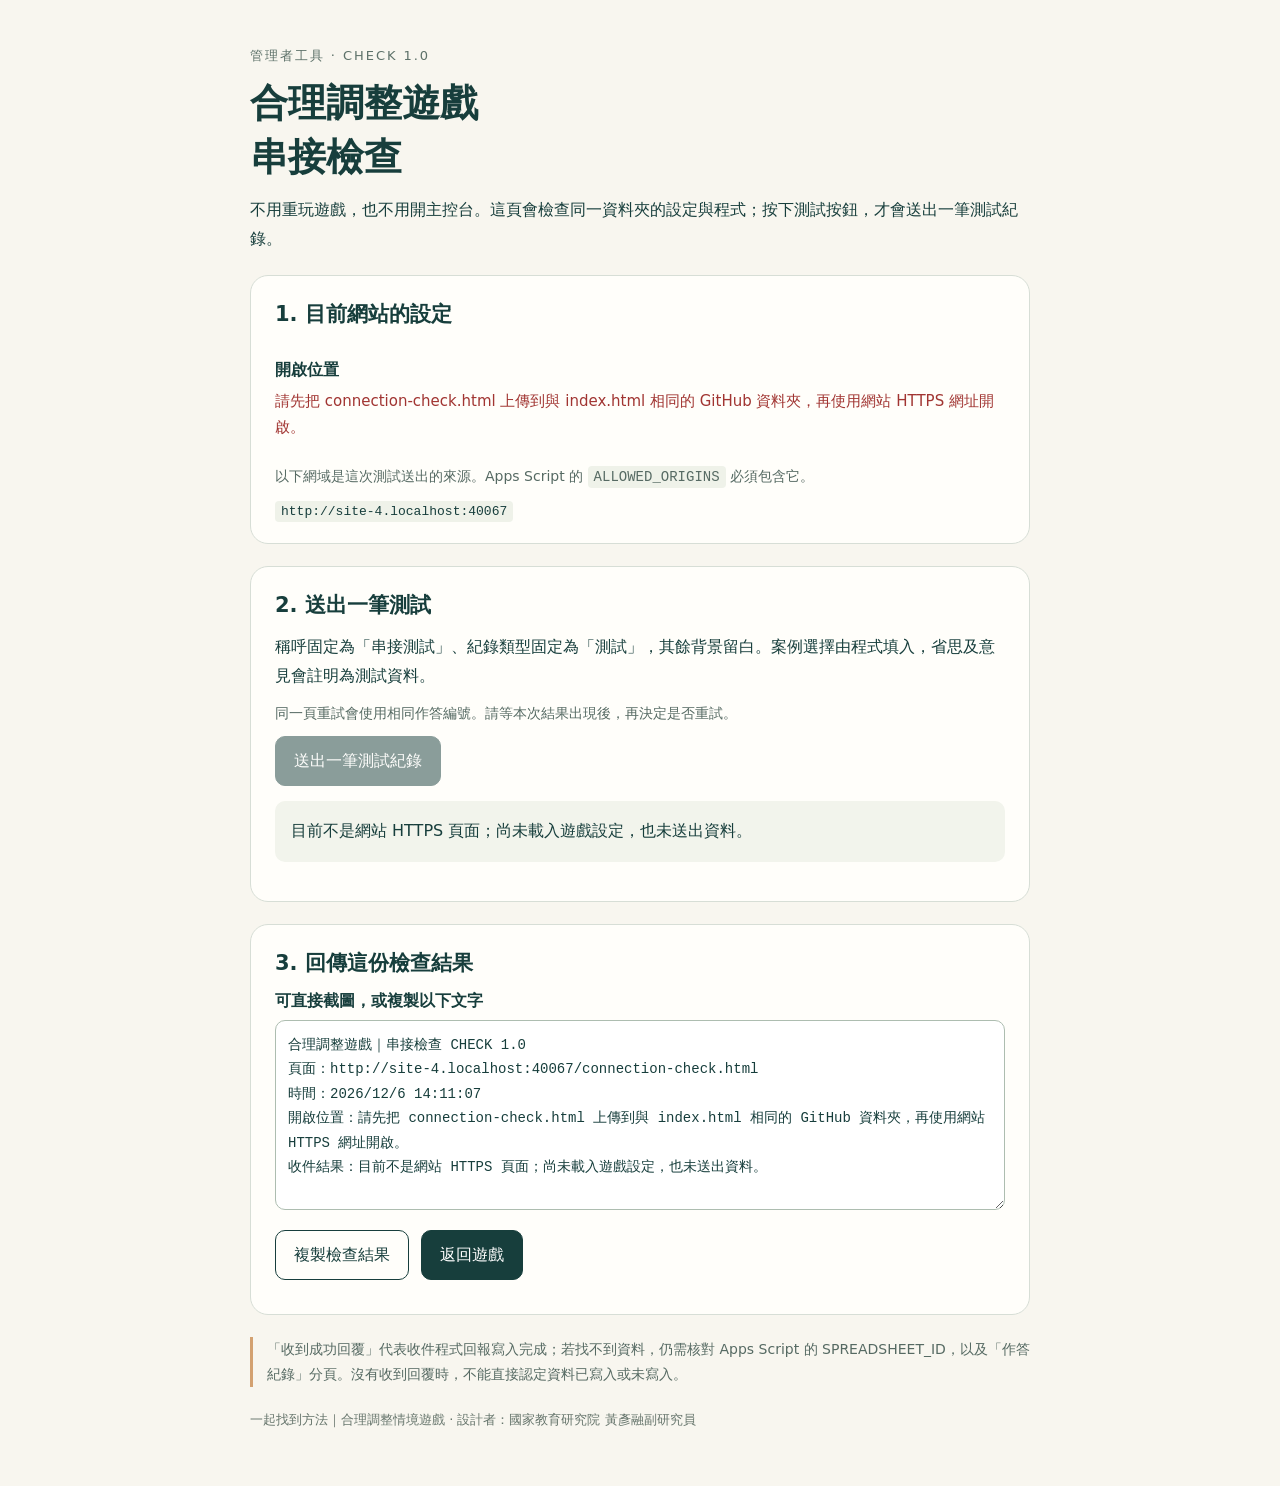
==== connection-check.html @ e9a8e85b "Add files via upload" ====
<!doctype html>
<html lang="zh-Hant">
<head>
<meta charset="utf-8">
<meta name="viewport" content="width=device-width,initial-scale=1">
<meta name="robots" content="noindex,nofollow">
<title>合理調整遊戲｜串接檢查</title>
<style>
:root{color-scheme:light;font-family:"PingFang TC","Microsoft JhengHei",system-ui,sans-serif;color:#173e3c;background:#f8f6ef}*{box-sizing:border-box}body{margin:0;padding:34px 18px}main{max-width:780px;margin:auto}h1{font-size:clamp(26px,5vw,38px);line-height:1.4;margin:8px 0 12px}h2{font-size:21px;margin:0 0 14px}p{line-height:1.8;margin:10px 0}.eyebrow{font-size:13px;letter-spacing:.15em;color:#5d7169}.panel{background:#fffefa;border:1px solid #d7ded6;border-radius:18px;padding:24px;margin:22px 0}.muted{color:#566a63;font-size:14px}dl{margin:0}.check{padding:14px 0;border-bottom:1px solid #e6e9e0}.check:last-child{border:0}.check dt{font-weight:700;line-height:1.7}.check dd{margin:4px 0 0;line-height:1.75;overflow-wrap:anywhere;white-space:pre-wrap;font-size:15px}.ok{color:#216447}.bad{color:#a13532}.warn{color:#86610c}.pending{color:#65746c}button,a.button{font:inherit;border-radius:10px;padding:12px 18px;cursor:pointer;border:1px solid #173e3c;background:#173e3c;color:#fff;text-decoration:none;display:inline-block;line-height:1.5}button:disabled{opacity:.5;cursor:not-allowed}button.secondary{color:#173e3c;background:transparent}button:focus-visible,a:focus-visible,textarea:focus-visible{outline:3px solid #bd8455;outline-offset:4px}.actions{display:flex;gap:12px;flex-wrap:wrap;margin-top:16px}.result{white-space:pre-wrap;line-height:1.8;border-radius:10px;background:#f2f4ec;padding:16px;margin:15px 0;overflow-wrap:anywhere}textarea{font:14px/1.75 ui-monospace,monospace;resize:vertical;width:100%;min-height:190px;background:#fff;border:1px solid #adbdb0;border-radius:10px;padding:12px;color:#173e3c;margin-top:8px}code{background:#eff2e9;padding:3px 6px;border-radius:4px;overflow-wrap:anywhere}label{font-weight:700}details{margin:18px 0}summary{cursor:pointer;line-height:1.7}iframe{width:100%;height:300px;border:1px solid #bccbbf;border-radius:10px;margin-top:12px;background:white}.note{padding-left:14px;border-left:3px solid #d3a171}footer{font-size:13px;color:#66756c;margin:24px 0}a{color:#225f50}[hidden]{display:none!important}@media(max-width:500px){body{padding:22px 12px}.panel{padding:18px}.actions button{width:100%}}
</style>
</head>
<body>
<main>
<p class="eyebrow">管理者工具 · CHECK 1.0</p>
<h1>合理調整遊戲<br>串接檢查</h1>
<p>不用重玩遊戲，也不用開主控台。這頁會檢查同一資料夾的設定與程式；按下測試按鈕，才會送出一筆測試紀錄。</p>
<section class="panel" aria-labelledby="settings-heading">
<h2 id="settings-heading">1. 目前網站的設定</h2>
<dl id="checks" aria-live="polite"></dl>
<p class="muted">以下網域是這次測試送出的來源。Apps Script 的 <code>ALLOWED_ORIGINS</code> 必須包含它。</p>
<code id="required-origin">尚未取得</code>
</section>
<section class="panel" aria-labelledby="send-heading">
<h2 id="send-heading">2. 送出一筆測試</h2>
<p>稱呼固定為「串接測試」、紀錄類型固定為「測試」，其餘背景留白。案例選擇由程式填入，省思及意見會註明為測試資料。</p>
<p class="muted">同一頁重試會使用相同作答編號。請等本次結果出現後，再決定是否重試。</p>
<button id="send-test" type="button" disabled>送出一筆測試紀錄</button>
<div id="result" class="result" role="status" aria-live="polite">正在檢查設定，尚未送出。</div>
<details id="reply-details" hidden><summary>查看收件頁面回覆</summary><p class="muted">這是收件端實際回覆的頁面。如果出現登入或存取限制，可一併截圖；此處不會代你登入。</p><div id="reply-frame"></div></details>
</section>
<section class="panel" aria-labelledby="report-heading">
<h2 id="report-heading">3. 回傳這份檢查結果</h2>
<label for="report">可直接截圖，或複製以下文字</label>
<textarea id="report" readonly spellcheck="false"></textarea>
<div class="actions"><button id="copy-report" class="secondary" type="button">複製檢查結果</button><a class="button" href="./index.html">返回遊戲</a></div>
<p id="copy-status" class="muted" role="status"></p>
</section>
<p class="note muted">「收到成功回覆」代表收件程式回報寫入完成；若找不到資料，仍需核對 Apps Script 的 SPREADSHEET_ID，以及「作答紀錄」分頁。沒有收到回覆時，不能直接認定資料已寫入或未寫入。</p>
<footer>一起找到方法｜合理調整情境遊戲 · 設計者：國家教育研究院 黃彥融副研究員</footer>
</main>
<script>
(function(){
'use strict';
const EXPECTED_ENDPOINT='https://script.google.com/macros/s/AKfycbynan6Tai4pIJLRRYGv8WoeBj0I8SEAI8UNLE94gZwPp1dVMBi-yujTT38PS3exo7jQ8w/exec';
const el=id=>document.getElementById(id);
const checks=new Map();
let payload=null,busy=false,confirmed=false,latest='尚未送出',testTime='',lastFrame=null;
const cacheTag=String(Date.now());
function report(){
 const lines=['合理調整遊戲｜串接檢查 CHECK 1.0','頁面：'+location.origin+location.pathname,'時間：'+new Date().toLocaleString('zh-TW',{timeZone:'Asia/Taipei',hour12:false})];
 checks.forEach(row=>lines.push(row.title+'：'+row.text));
 if(payload){lines.push('測試作答編號：'+payload.record.play_id,'測試稱呼：串接測試','測試紀錄類型：測試');}
 if(testTime)lines.push('最近送出時間（臺北）：'+testTime);
 lines.push('收件結果：'+latest);
 el('report').value=lines.join('\n');
}
function check(key,title,text,kind){
 let row=checks.get(key);
 if(!row){const box=document.createElement('div'),dt=document.createElement('dt'),dd=document.createElement('dd');box.className='check';box.append(dt,dd);el('checks').append(box);row={box,dt,dd};}
 Object.assign(row,{title,text,kind});row.dt.textContent=title;row.dd.textContent=text;row.dd.className=kind||'pending';checks.set(key,row);report();
}
function result(text){latest=text;el('result').textContent=text;report();}
function endpointValid(value){try{const u=new URL(value);return u.protocol==='https:'&&u.hostname==='script.google.com'&&/^\/macros\/s\/[\w-]+\/exec$/.test(u.pathname)&&!u.search&&!u.hash;}catch(_){return false;}}
function googleOrigin(origin){try{const u=new URL(origin);return u.protocol==='https:'&&(u.hostname==='script.google.com'||u.hostname==='script.googleusercontent.com'||/^[a-z0-9-]+-script\.googleusercontent\.com$/.test(u.hostname));}catch(_){return false;}}
function uid(){if(window.crypto&&window.crypto.randomUUID)return window.crypto.randomUUID();const a=new Uint8Array(16);window.crypto.getRandomValues(a);return Array.from(a,x=>x.toString(16).padStart(2,'0')).join('');}
function script(file){return new Promise((resolve,reject)=>{const s=document.createElement('script');let settled=false;const done=ok=>{if(settled)return;settled=true;clearTimeout(timer);ok?resolve():reject(new Error(file+' 載入失敗或逾時'));};const timer=setTimeout(()=>done(false),12000);s.src='./'+file+'?connection_check='+cacheTag;s.onload=()=>done(true);s.onerror=()=>done(false);document.head.append(s);});}
async function pageStructure(){
 const controller=new AbortController(),timer=setTimeout(()=>controller.abort(),10000);
 try{
  const r=await fetch('./index.html?connection_check='+cacheTag,{cache:'no-store',signal:controller.signal});
  if(!r.ok)throw new Error('HTTP '+r.status);
  const html=await r.text(),doc=new DOMParser().parseFromString(html,'text/html');
  const scripts=Array.from(doc.querySelectorAll('script'));
  const files=scripts.map(s=>{try{return s.src?new URL(s.getAttribute('src'),location.href).pathname.split('/').pop():'';}catch(_){return '';}});
  const required=['config.js','content.js','logic.js','game.js'];
  const missing=required.filter(f=>!files.includes(f));
  const inlineConfig=scripts.some(s=>!s.getAttribute('src')&&/window\.RA_CONFIG\s*=/.test(s.textContent));
  if(missing.length){check('page','遊戲首頁載入方式','首頁沒有引用：'+missing.join('、')+(inlineConfig?'。偵測到內嵌設定，可能上傳了單檔試玩版；旁邊的 config.js 不會自動覆蓋內嵌設定。':'。請核對上線的 index.html。'),'bad');}
  else if(inlineConfig){check('page','遊戲首頁載入方式','首頁同時引用 config.js 與內嵌設定，可能相互覆蓋，需要核對 index.html。','warn');}
  else if(required.some((f,i)=>i>0&&files.indexOf(required[i-1])>files.indexOf(f))||scripts.some(s=>required.includes(new URL(s.getAttribute('src')||'.',location.href).pathname.split('/').pop())&&s.hasAttribute('async'))){check('page','遊戲首頁載入方式','四個程式檔都存在，但載入順序或 async 設定需要檢查。','warn');}
  else check('page','遊戲首頁載入方式','首頁依序引用 config.js、content.js、logic.js、game.js。','ok');
 }catch(error){check('page','遊戲首頁載入方式','未能讀取首頁：'+error.message+'。仍可單獨測試收件。','warn');}
 finally{clearTimeout(timer);}
}
function makeTestPayload(){
 const D=window.RA_DATA,L=window.RA_LOGIC;
 const state={id:uid(),profile:L.cleanProfile({nickname:'串接測試'}),intro:Object.fromEntries(D.students.map(s=>[s.id,D.introOptions[0].id])),answers:Object.fromEntries(L.questions.map(q=>[q.id,q.options[0].id])),revealed:Object.fromEntries(L.questions.map(q=>[q.id,true])),hints:Object.fromEntries(D.cases.map(c=>[c.id,[]])),reflections:{reflection_self:'系統串接測試，非教師省思。',feedback:'系統串接測試，非教師意見；請在整理正式資料時排除此列。'},completedAt:new Date().toISOString(),batch:'網站串接檢查'};
 return L.payload(state,{recordType:'測試'});
}
async function initialize(){
 el('required-origin').textContent=location.origin;
 if(location.protocol!=='https:'){
  check('origin','開啟位置','請先把 connection-check.html 上傳到與 index.html 相同的 GitHub 資料夾，再使用網站 HTTPS 網址開啟。','bad');
  result('目前不是網站 HTTPS 頁面；尚未載入遊戲設定，也未送出資料。');return;
 }
 check('origin','開啟位置',location.origin+'（請與 ALLOWED_ORIGINS 核對）','ok');
 const structure=pageStructure();
 try{
  check('config','設定檔','正在載入 config.js…','pending');
  await script('config.js');
  const C=window.RA_CONFIG;
  if(!C||typeof C!=='object')throw new Error('config.js 沒有提供 window.RA_CONFIG。請使用這版遊戲附的設定檔。');
  check('config','設定檔','已載入 window.RA_CONFIG。遊戲設定的紀錄類型：'+String(C.recordType||'未指定')+'；本頁固定使用「測試」。','ok');
  if(!endpointValid(C.endpoint)){
   check('endpoint','收件網址',C.endpoint?'網址格式不符，須為 https://script.google.com/macros/s/部署ID/exec。':'收件網址為空白；這份設定會讓遊戲維持體驗模式。','bad');
   throw new Error('收件網址尚未就緒。');
  }
  check('endpoint','收件網址',C.endpoint+(C.endpoint===EXPECTED_ENDPOINT?'\n與本次提供的部署網址一致。':'\n與先前提供的部署網址不同，請確認是否已更換部署。'),C.endpoint===EXPECTED_ENDPOINT?'ok':'warn');
  check('logic','遊戲資料','正在載入 content.js 與 logic.js…','pending');
  await script('content.js');await script('logic.js');
  if(!window.RA_DATA||!window.RA_LOGIC)throw new Error('遊戲資料或邏輯未正確載入。');
  payload=makeTestPayload();
  if(Object.keys(payload.record).length!==36)throw new Error('資料欄位數不是預期的 36 欄。');
  check('logic','遊戲資料','版本 '+window.RA_DATA.version+'；已準備 36 欄測試資料。','ok');
  el('send-test').disabled=false;
  result('設定已載入，尚未送出。請按「送出一筆測試紀錄」，等候收件結果。');
 }catch(error){check('ready','準備狀態',String(error.message),'bad');result('尚未送出。請把上方檢查結果截圖或複製回傳。');}
 await structure;report();
}
function send(){
 if(busy||confirmed||!payload)return;
 busy=true;el('send-test').disabled=true;el('send-test').textContent='正在等候收件回覆…';
 el('reply-details').hidden=true;el('reply-details').open=false;
 if(lastFrame){lastFrame.remove();lastFrame=null;}
 const nonce=uid(),frame=document.createElement('iframe'),form=document.createElement('form');
 frame.name='ra-check-'+nonce;frame.title='本次測試的收件端回覆';lastFrame=frame;el('reply-frame').append(frame);
 form.method='POST';form.action=window.RA_CONFIG.endpoint;form.target=frame.name;form.hidden=true;form.acceptCharset='UTF-8';
 const values={payload:JSON.stringify(payload),nonce:nonce,reply_origin:location.origin};
 Object.keys(values).forEach(key=>{const input=document.createElement('input');input.type='hidden';input.name=key;input.value=values[key];form.append(input);});document.body.append(form);
 const timeout=Math.min(60000,Math.max(15000,Number(window.RA_CONFIG.requestTimeoutMs)||25000));
 let ended=false;
 function finish(kind){
  if(ended)return;ended=true;clearTimeout(timer);window.removeEventListener('message',received);form.remove();busy=false;
  if(kind==='success'){
   confirmed=true;el('send-test').disabled=true;el('send-test').textContent='已收到成功回覆';frame.remove();lastFrame=null;
   result('已收到成功回覆：收件程式回報測試紀錄已寫入。\n請到「作答紀錄」分頁，查找稱呼「串接測試」、紀錄類型「測試」。\n作答編號：'+payload.record.play_id+'\n若遊戲本身仍收不到資料，請將本頁與遊戲結果頁的訊息一併回傳。');
  }else{
   el('send-test').disabled=false;el('send-test').textContent='使用相同編號重試';el('reply-details').hidden=false;
   if(kind==='rejected')result('收件端已回覆，但回報未完成寫入。\n請在 Apps Script「執行項目」查看這次 doPost 的詳細紀錄，再回傳錯誤文字。');
   else if(kind==='submit')result('瀏覽器未能完成表單送出。\n請回傳這份檢查結果；不能據此判定試算表是否已收到資料。');
   else result('等待 '+Math.round(timeout/1000)+' 秒後，仍未取得有效的收件確認。\n這不代表一定沒有寫入。請先查試算表與 Apps Script 的 doPost 紀錄。\n也可展開下方「查看收件頁面回覆」，確認是否出現存取或登入提示。');
  }
 }
 function received(event){const d=event.data;if(!googleOrigin(event.origin)||!d||d.type!=='ra-game-receipt'||d.id!==payload.record.play_id||d.nonce!==nonce)return;finish(d.ok===true?'success':'rejected');}
 const timer=setTimeout(()=>finish('timeout'),timeout);
 window.addEventListener('message',received);
 testTime=new Date().toLocaleString('zh-TW',{timeZone:'Asia/Taipei',hour12:false});result('正在送出測試紀錄，最多等候 '+Math.round(timeout/1000)+' 秒。\n作答編號：'+payload.record.play_id);
 try{form.submit();}catch(_){finish('submit');}
}
el('send-test').addEventListener('click',send);
el('copy-report').addEventListener('click',async()=>{
 try{await navigator.clipboard.writeText(el('report').value);el('copy-status').textContent='已複製，可直接貼回對話。';}
 catch(_){el('report').focus();el('report').select();el('copy-status').textContent='已選取檢查結果，請使用複製功能，或直接截圖。';}
});
initialize();
})();
</script>
</body>
</html>
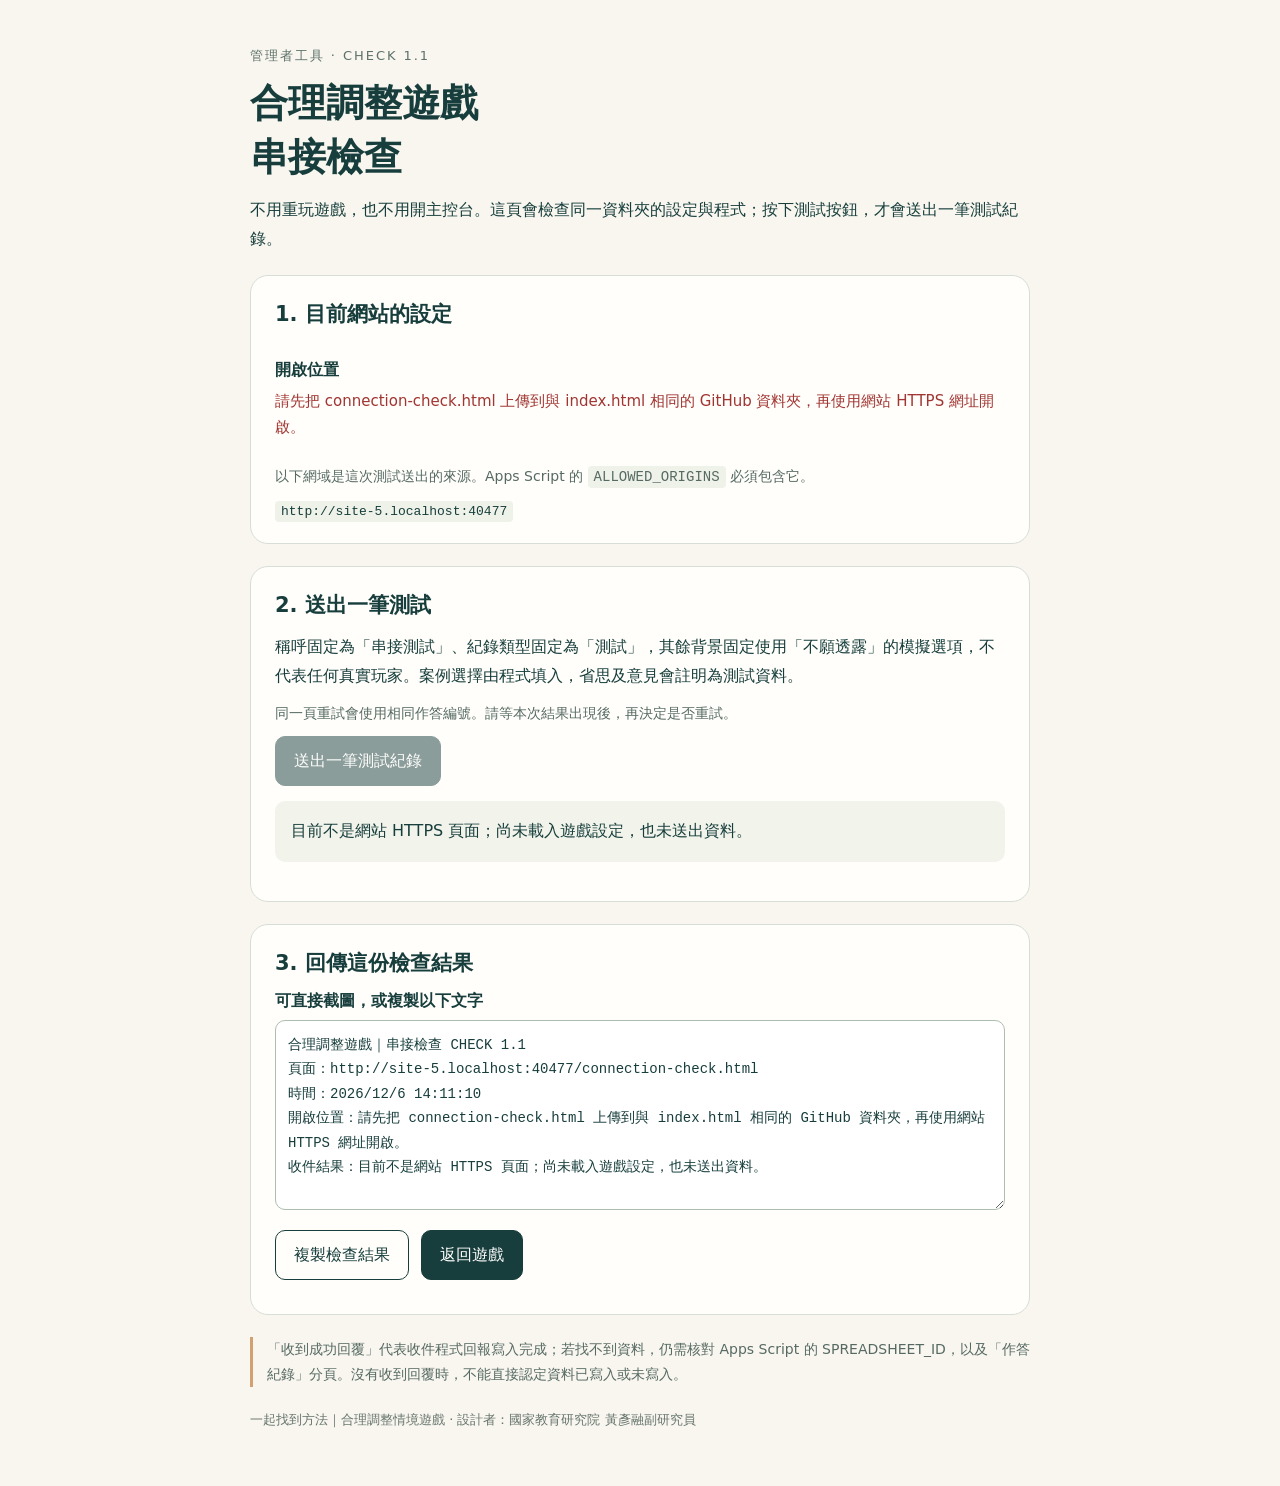
==== commit 3589ba1a: "Add files via upload" ====
--- a/connection-check.html
+++ b/connection-check.html
@@ -11,7 +11,7 @@
 </head>
 <body>
 <main>
-<p class="eyebrow">管理者工具 · CHECK 1.0</p>
+<p class="eyebrow">管理者工具 · CHECK 1.1</p>
 <h1>合理調整遊戲<br>串接檢查</h1>
 <p>不用重玩遊戲，也不用開主控台。這頁會檢查同一資料夾的設定與程式；按下測試按鈕，才會送出一筆測試紀錄。</p>
 <section class="panel" aria-labelledby="settings-heading">
@@ -22,7 +22,7 @@
 </section>
 <section class="panel" aria-labelledby="send-heading">
 <h2 id="send-heading">2. 送出一筆測試</h2>
-<p>稱呼固定為「串接測試」、紀錄類型固定為「測試」，其餘背景留白。案例選擇由程式填入，省思及意見會註明為測試資料。</p>
+<p>稱呼固定為「串接測試」、紀錄類型固定為「測試」，其餘背景固定使用「不願透露」的模擬選項，不代表任何真實玩家。案例選擇由程式填入，省思及意見會註明為測試資料。</p>
 <p class="muted">同一頁重試會使用相同作答編號。請等本次結果出現後，再決定是否重試。</p>
 <button id="send-test" type="button" disabled>送出一筆測試紀錄</button>
 <div id="result" class="result" role="status" aria-live="polite">正在檢查設定，尚未送出。</div>
@@ -47,7 +47,7 @@
 let payload=null,busy=false,confirmed=false,latest='尚未送出',testTime='',lastFrame=null;
 const cacheTag=String(Date.now());
 function report(){
- const lines=['合理調整遊戲｜串接檢查 CHECK 1.0','頁面：'+location.origin+location.pathname,'時間：'+new Date().toLocaleString('zh-TW',{timeZone:'Asia/Taipei',hour12:false})];
+ const lines=['合理調整遊戲｜串接檢查 CHECK 1.1','頁面：'+location.origin+location.pathname,'時間：'+new Date().toLocaleString('zh-TW',{timeZone:'Asia/Taipei',hour12:false})];
  checks.forEach(row=>lines.push(row.title+'：'+row.text));
  if(payload){lines.push('測試作答編號：'+payload.record.play_id,'測試稱呼：串接測試','測試紀錄類型：測試');}
  if(testTime)lines.push('最近送出時間（臺北）：'+testTime);
@@ -84,7 +84,7 @@
 }
 function makeTestPayload(){
  const D=window.RA_DATA,L=window.RA_LOGIC;
- const state={id:uid(),profile:L.cleanProfile({nickname:'串接測試'}),intro:Object.fromEntries(D.students.map(s=>[s.id,D.introOptions[0].id])),answers:Object.fromEntries(L.questions.map(q=>[q.id,q.options[0].id])),revealed:Object.fromEntries(L.questions.map(q=>[q.id,true])),hints:Object.fromEntries(D.cases.map(c=>[c.id,[]])),reflections:{reflection_self:'系統串接測試，非教師省思。',feedback:'系統串接測試，非教師意見；請在整理正式資料時排除此列。'},completedAt:new Date().toISOString(),batch:'網站串接檢查'};
+ const state={id:uid(),profile:L.cleanProfile(Object.fromEntries(D.profile.map(f=>[f.key,f.kind==='text'?'串接測試':f.kind==='multi'?['不願透露']:'不願透露']))),intro:Object.fromEntries(D.students.map(s=>[s.id,D.introOptions[0].id])),answers:Object.fromEntries(L.questions.map(q=>[q.id,q.options[0].id])),revealed:Object.fromEntries(L.questions.map(q=>[q.id,true])),hints:Object.fromEntries(D.cases.map(c=>[c.id,[]])),reflections:{reflection_self:'系統串接測試，非教師省思。',feedback:'系統串接測試，非教師意見；請在整理正式資料時排除此列。'},completedAt:new Date().toISOString(),batch:'網站串接檢查'};
  return L.payload(state,{recordType:'測試'});
 }
 async function initialize(){
